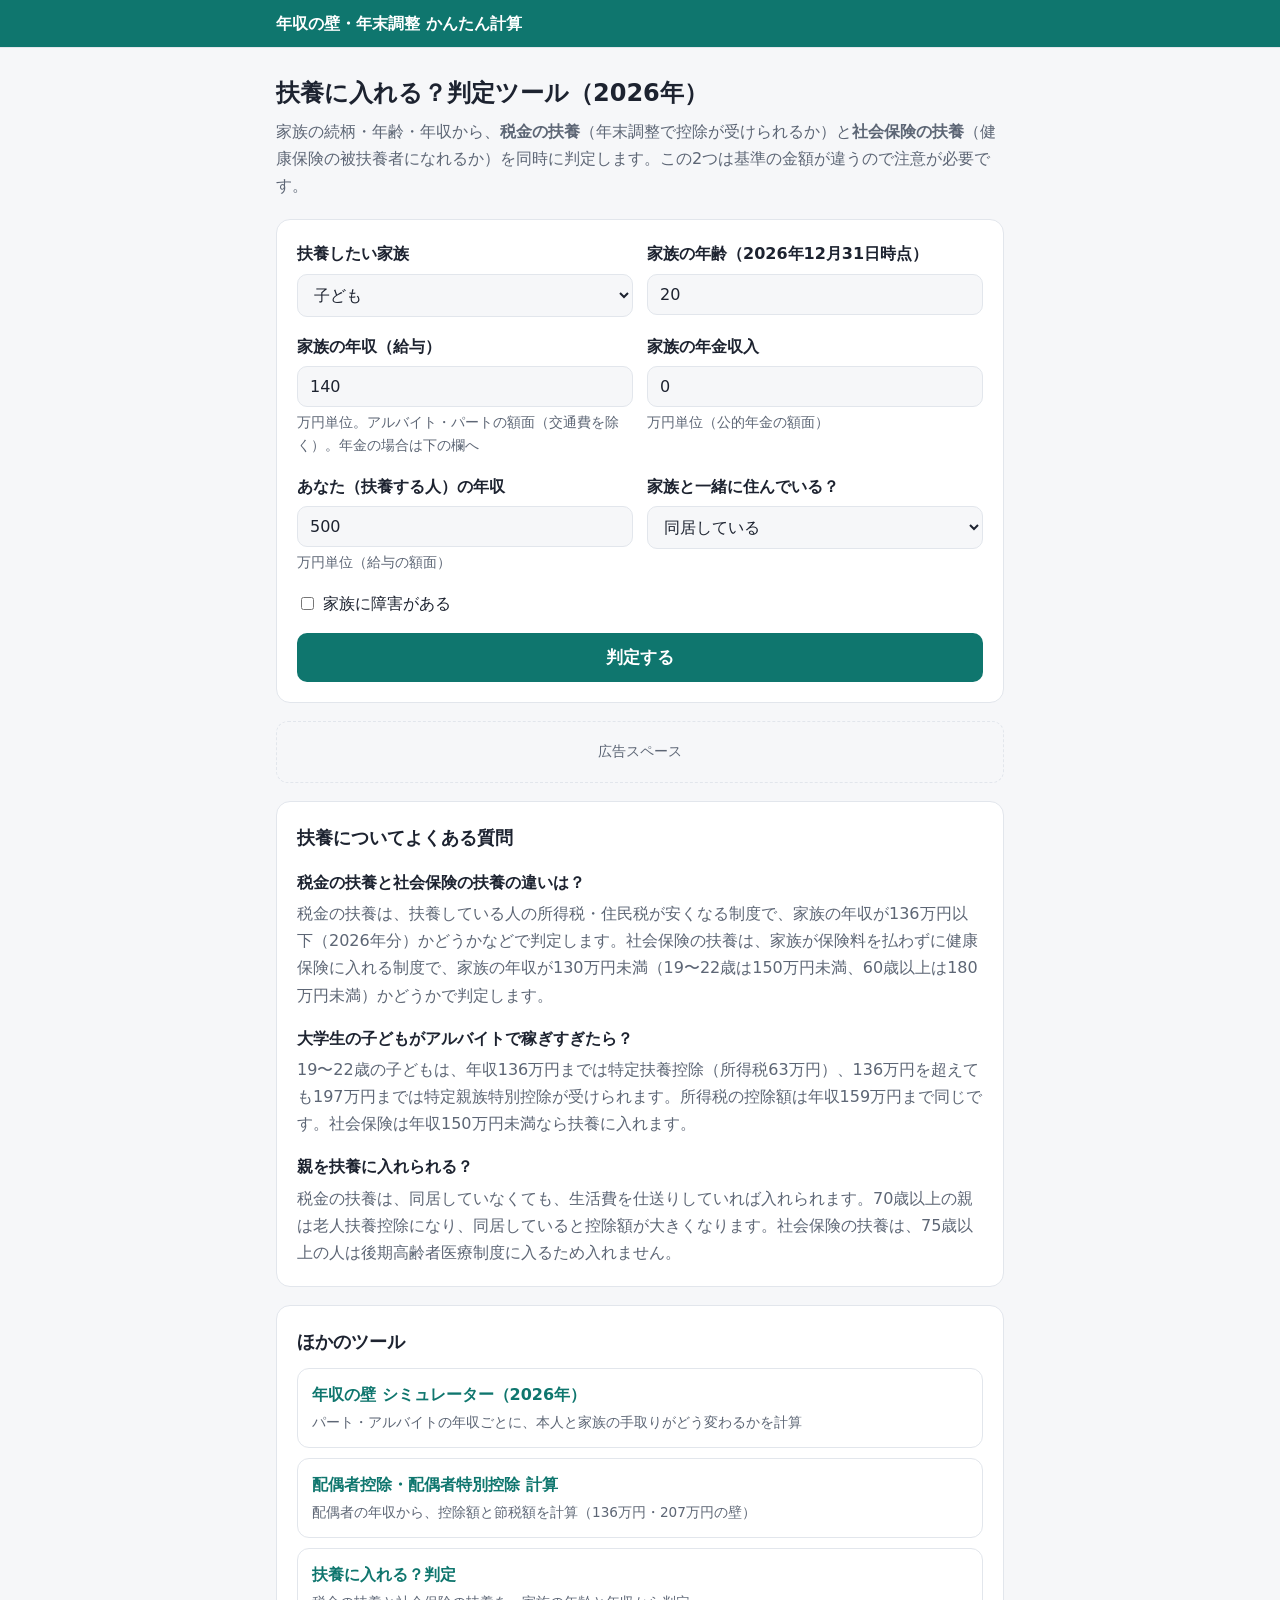
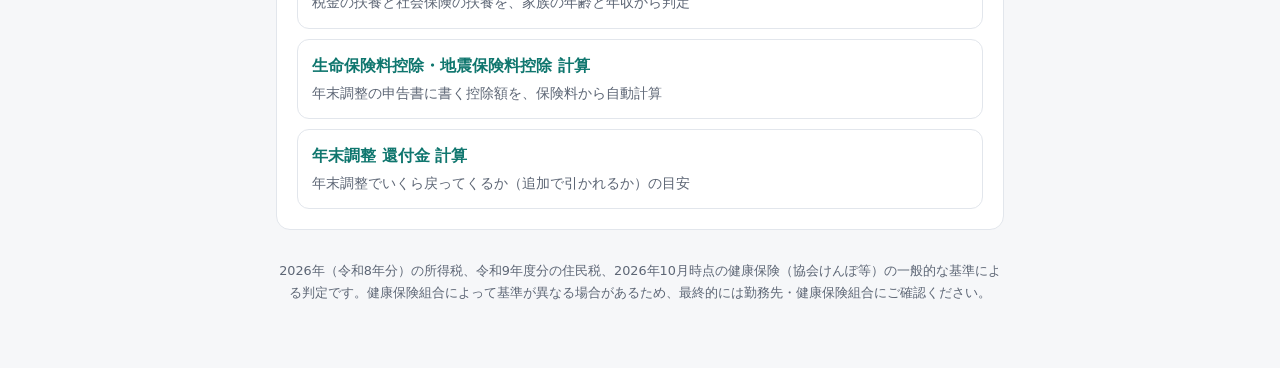
==== fuyo/index.html @ 6ee4a46b "年収の壁・年末調整 かんたん計算を公開（5ツール） Co-Authored-By: Claude Opus 5.5 <noreply@anthropic.com>" ====
<!doctype html>
<html lang="ja">
<head>
<meta charset="utf-8">
<meta name="viewport" content="width=device-width, initial-scale=1">
<title>扶養に入れる？判定ツール【2026年】｜税金の扶養と社会保険の扶養を同時にチェック</title>
<meta name="description" content="家族の続柄・年齢・年収を入れるだけで、税金の扶養（扶養控除・特定親族特別控除・配偶者控除）と社会保険の扶養（130万円・150万円・180万円）に入れるかを同時に判定。2026年の改正（136万円・大学生の150万円）に対応した無料ツールです。">
<link rel="canonical" href="https://harryquad.github.io/nenmatsu/fuyo/">
<link rel="stylesheet" href="../assets/style.css">
<style>
.verdict{display:grid;grid-template-columns:1fr 1fr;gap:12px}
@media (max-width:520px){.verdict{grid-template-columns:1fr}}
.verdict .box{border-radius:12px;padding:14px;background:var(--bg)}
.verdict .box h3{margin:0 0 6px;font-size:.9rem;color:var(--muted)}
.verdict .ok{font-size:1.15rem;font-weight:700;color:var(--good)}
.verdict .ng{font-size:1.15rem;font-weight:700;color:var(--warn)}
.verdict p{margin:6px 0 0;font-size:.9rem}
</style>
</head>
<body>
<header class="site-header"><div><a href="/nenmatsu/">年収の壁・年末調整 かんたん計算</a></div></header>
<div class="wrap">
  <h1>扶養に入れる？判定ツール（2026年）</h1>
  <p class="lead">家族の続柄・年齢・年収から、<strong>税金の扶養</strong>（年末調整で控除が受けられるか）と<strong>社会保険の扶養</strong>（健康保険の被扶養者になれるか）を同時に判定します。この2つは基準の金額が違うので注意が必要です。</p>

  <div class="card">
    <div class="row">
      <div class="field">
        <label for="rel">扶養したい家族</label>
        <select id="rel">
          <option value="spouse">配偶者</option>
          <option value="child" selected>子ども</option>
          <option value="parent">親・祖父母など</option>
        </select>
      </div>
      <div class="field"><label for="age">家族の年齢（2026年12月31日時点）</label><input type="number" id="age" min="0" max="120" value="20"></div>
    </div>
    <div class="row">
      <div class="field"><label for="wage">家族の年収（給与）</label><input type="number" id="wage" min="0" value="140">
        <div class="hint">万円単位。アルバイト・パートの額面（交通費を除く）。年金の場合は下の欄へ</div></div>
      <div class="field"><label for="pension">家族の年金収入</label><input type="number" id="pension" min="0" value="0">
        <div class="hint">万円単位（公的年金の額面）</div></div>
    </div>
    <div class="row">
      <div class="field"><label for="self">あなた（扶養する人）の年収</label><input type="number" id="self" min="0" value="500">
        <div class="hint">万円単位（給与の額面）</div></div>
      <div class="field">
        <label for="live">家族と一緒に住んでいる？</label>
        <select id="live"><option value="yes">同居している</option><option value="no">別居している（仕送りしている）</option></select>
      </div>
    </div>
    <div class="field"><div class="checks"><label><input type="checkbox" id="disabled">家族に障害がある</label></div></div>
    <button id="calc">判定する</button>
  </div>

  <div class="card" id="result" hidden></div>

  <div class="ad">広告スペース</div>

  <div class="card faq">
    <h2>扶養についてよくある質問</h2>
    <h3>税金の扶養と社会保険の扶養の違いは？</h3>
    <p>税金の扶養は、扶養している人の所得税・住民税が安くなる制度で、家族の年収が136万円以下（2026年分）かどうかなどで判定します。社会保険の扶養は、家族が保険料を払わずに健康保険に入れる制度で、家族の年収が130万円未満（19〜22歳は150万円未満、60歳以上は180万円未満）かどうかで判定します。</p>
    <h3>大学生の子どもがアルバイトで稼ぎすぎたら？</h3>
    <p>19〜22歳の子どもは、年収136万円までは特定扶養控除（所得税63万円）、136万円を超えても197万円までは特定親族特別控除が受けられます。所得税の控除額は年収159万円まで同じです。社会保険は年収150万円未満なら扶養に入れます。</p>
    <h3>親を扶養に入れられる？</h3>
    <p>税金の扶養は、同居していなくても、生活費を仕送りしていれば入れられます。70歳以上の親は老人扶養控除になり、同居していると控除額が大きくなります。社会保険の扶養は、75歳以上の人は後期高齢者医療制度に入るため入れません。</p>
  </div>

  <div class="card" id="related"></div>

  <footer>2026年（令和8年分）の所得税、令和9年度分の住民税、2026年10月時点の健康保険（協会けんぽ等）の一般的な基準による判定です。健康保険組合によって基準が異なる場合があるため、最終的には勤務先・健康保険組合にご確認ください。</footer>
</div>

<script src="../assets/site.js"></script>
<script src="../assets/calc.js"></script>
<script>
const $ = id => document.getElementById(id);
// 公的年金等の雑所得（年金以外の所得1,000万円以下）
function pensionIncome(a, over65) {
  if (over65 ? a <= 1100000 : a <= 600000) return 0;
  if (over65 && a < 3300000) return a - 1100000;
  if (!over65 && a < 1300000) return a - 600000;
  if (a < 4100000) return a * 0.75 - 275000;
  if (a < 7700000) return a * 0.85 - 685000;
  if (a < 10000000) return a * 0.95 - 1455000;
  return a - 1955000;
}

function calc() {
  const out = $("result");
  out.hidden = false;
  const rel = $("rel").value;
  const age = Math.floor(Number($("age").value) || 0);
  const wage = (Number($("wage").value) || 0) * MAN, pension = (Number($("pension").value) || 0) * MAN;
  const self = (Number($("self").value) || 0) * MAN;
  const live = $("live").value === "yes", disabled = $("disabled").checked;
  const inc = salaryIncome(wage) + pensionIncome(pension, age >= 65);

  // 税金の扶養
  let tax;
  if (rel === "spouse") tax = spouseDeduction(salaryIncome(self), inc, age >= 70);
  else tax = dependentDeduction(age, inc, live && age >= 70 && rel === "parent");
  const taxOk = tax.it > 0;
  const rate = supporterRate(self, false, tax.it);
  const save = Math.floor(tax.it * rate * 1.021 + tax.rt * 0.1);

  // 社会保険の扶養
  const revenue = wage + pension;
  // 19〜22歳の150万円は配偶者を除く
  const limit = age >= 60 || disabled ? 1800000 : rel !== "spouse" && age >= 19 && age <= 22 ? 1500000 : 1300000;
  let shaho, shahoNote;
  if (age >= 75) { shaho = false; shahoNote = "75歳以上の人は後期高齢者医療制度に加入するため、健康保険の扶養には入れません。"; }
  else if (revenue >= limit) { shaho = false; shahoNote = `年収が${limit / MAN}万円以上のため、扶養には入れません（自分で国民健康保険や勤務先の社会保険に加入します）。`; }
  else {
    shaho = true;
    shahoNote = `年収が${limit / MAN}万円未満なので、扶養に入れる可能性が高いです。` + (live
      ? (revenue < self / 2 ? "" : `ただし同居の場合、家族の年収があなたの年収の半分（${yen(self / 2)}）以上だと、世帯の状況によっては認められないことがあります。`)
      : "別居の場合は、あなたからの仕送り額が家族の年収より多いことも条件です。");
    if (rel === "spouse" || rel === "parent") shahoNote += "（60歳未満の配偶者などが勤務先の社会保険に加入する働き方の場合は、年収に関係なく扶養に入れません）";
  }

  out.innerHTML = `
    <div class="verdict">
      <div class="box"><h3>税金の扶養（年末調整）</h3>
        <div class="${taxOk ? "ok" : "ng"}">${taxOk ? "入れます" : "入れません"}</div>
        <p>${tax.type}${taxOk ? `：所得税 ${tax.it / MAN}万円／住民税 ${tax.rt / MAN}万円の控除` : ""}</p>
        ${taxOk ? `<p>あなたの税金が年間およそ <strong>${yen(save)}</strong> 安くなります。</p>` : ""}
      </div>
      <div class="box"><h3>社会保険の扶養（健康保険）</h3>
        <div class="${shaho ? "ok" : "ng"}">${shaho ? "入れる見込み" : "入れません"}</div>
        <p>${shahoNote}</p>
      </div>
    </div>
    <table class="info" style="margin-top:14px">
      <tr><td>家族の合計所得（税金の判定に使う金額）</td><td class="num">${yen(inc)}</td></tr>
      <tr><td>家族の年間収入（社会保険の判定に使う金額）</td><td class="num">${yen(revenue)}</td></tr>
      <tr><td>社会保険の扶養の基準</td><td class="num">${limit / MAN}万円未満</td></tr>
    </table>
    ${age < 16 && rel === "child" ? '<p class="note">16歳未満の子どもは扶養控除の対象外ですが、年末調整の申告書には記入します（住民税の計算に使われます）。</p>' : ""}
    <p class="note">パート収入による本人と家族の手取りの変化は → <a href="/nenmatsu/">年収の壁 シミュレーター</a></p>`;
  out.scrollIntoView({ behavior: "smooth", block: "start" });
}
$("calc").addEventListener("click", calc);
</script>
</body>
</html>
---- assets/style.css ----
:root{
  --bg:#f6f7f9;--card:#fff;--text:#1d2330;--muted:#5d6675;--line:#e2e6ec;
  --accent:#0f766e;--accent-soft:#e6f6f4;--on-accent:#fff;--good:#16a34a;--good-soft:#dcfce7;
  --warn:#ea580c;--warn-soft:#ffedd5;--off:#9aa3b2;--err:#dc2626;
}
@media (prefers-color-scheme: dark){
  :root{
    --bg:#0f1218;--card:#181c24;--text:#e7eaf0;--muted:#9aa3b2;--line:#2a303c;
    --accent:#2dd4bf;--accent-soft:#11302c;--on-accent:#06201d;--good:#4ade80;--good-soft:#12301f;
    --warn:#fb923c;--warn-soft:#3a2413;--off:#5d6675;--err:#f87171;
  }
}
*{box-sizing:border-box}
body{margin:0;background:var(--bg);color:var(--text);font-family:system-ui,-apple-system,"Hiragino Sans","Yu Gothic UI",sans-serif;line-height:1.7}
a{color:var(--accent)}
.site-header{background:var(--accent);border-bottom:1px solid var(--line)}
.site-header div{max-width:760px;margin:0 auto;padding:10px 16px}
.site-header a{font-weight:700;text-decoration:none;color:var(--on-accent)}
.wrap{max-width:760px;margin:0 auto;padding:24px 16px 64px}
h1{font-size:1.5rem;margin:.2em 0 .3em;line-height:1.4}
h2{font-size:1.15rem;margin:0 0 10px}
.lead{color:var(--muted);margin:0 0 20px}
.card{background:var(--card);border:1px solid var(--line);border-radius:14px;padding:20px;margin-bottom:18px}
label{display:block;font-weight:600;margin-bottom:6px}
.field{margin-bottom:16px}
input[type=date],input[type=number],input[type=text],select,textarea{width:100%;padding:10px 12px;font-size:1rem;border:1px solid var(--line);border-radius:10px;background:var(--bg);color:var(--text);font-family:inherit}
.row{display:grid;grid-template-columns:1fr 1fr;gap:14px}
@media (max-width:520px){.row{grid-template-columns:1fr}}
.checks{display:flex;flex-wrap:wrap;gap:8px 18px}
.checks label{font-weight:400;display:flex;align-items:center;gap:6px;margin:0}
.hint{font-size:.85rem;color:var(--muted);margin-top:4px}
button{width:100%;padding:13px;font-size:1.05rem;font-weight:700;border:0;border-radius:10px;background:var(--accent);color:var(--on-accent);cursor:pointer;font-family:inherit}
button:hover{filter:brightness(1.08)}
button.sub{background:var(--accent-soft);color:var(--accent)}
.big{display:grid;grid-template-columns:repeat(3,1fr);gap:10px;margin-bottom:14px}
@media (max-width:520px){.big{grid-template-columns:1fr}}
.stat{border-radius:12px;padding:14px;background:var(--bg)}
.stat .k{font-size:.8rem;color:var(--muted)}
.stat .v{font-size:1.25rem;font-weight:700}
.stat.warn .v{color:var(--warn)} .stat.good .v{color:var(--good)}
.err{color:var(--err);font-weight:600}
table.info{width:100%;border-collapse:collapse;font-size:.95rem}
table.info td,table.info th{padding:8px 4px;border-bottom:1px solid var(--line);vertical-align:top;text-align:left}
table.info th{color:var(--muted);font-weight:500;font-size:.85rem}
table.info td:first-child{color:var(--muted)}
table.info td.num,table.info th.num{text-align:right;font-variant-numeric:tabular-nums}
.note{font-size:.85rem;color:var(--muted);background:var(--bg);border-radius:10px;padding:10px 12px;margin-top:12px}
.ad{border:1px dashed var(--line);border-radius:12px;padding:18px;text-align:center;color:var(--muted);font-size:.85rem;margin-bottom:18px}
.faq h3{font-size:1rem;margin:16px 0 4px}
.faq p{margin:0;color:var(--muted)}
.tools{list-style:none;margin:0;padding:0;display:grid;gap:10px}
.tools a{display:block;padding:12px 14px;border:1px solid var(--line);border-radius:12px;text-decoration:none;color:var(--text);background:var(--card)}
.tools a:hover{border-color:var(--accent)}
.tools b{display:block;color:var(--accent)}
.tools span{font-size:.85rem;color:var(--muted)}
footer{font-size:.8rem;color:var(--muted);text-align:center;margin-top:30px}
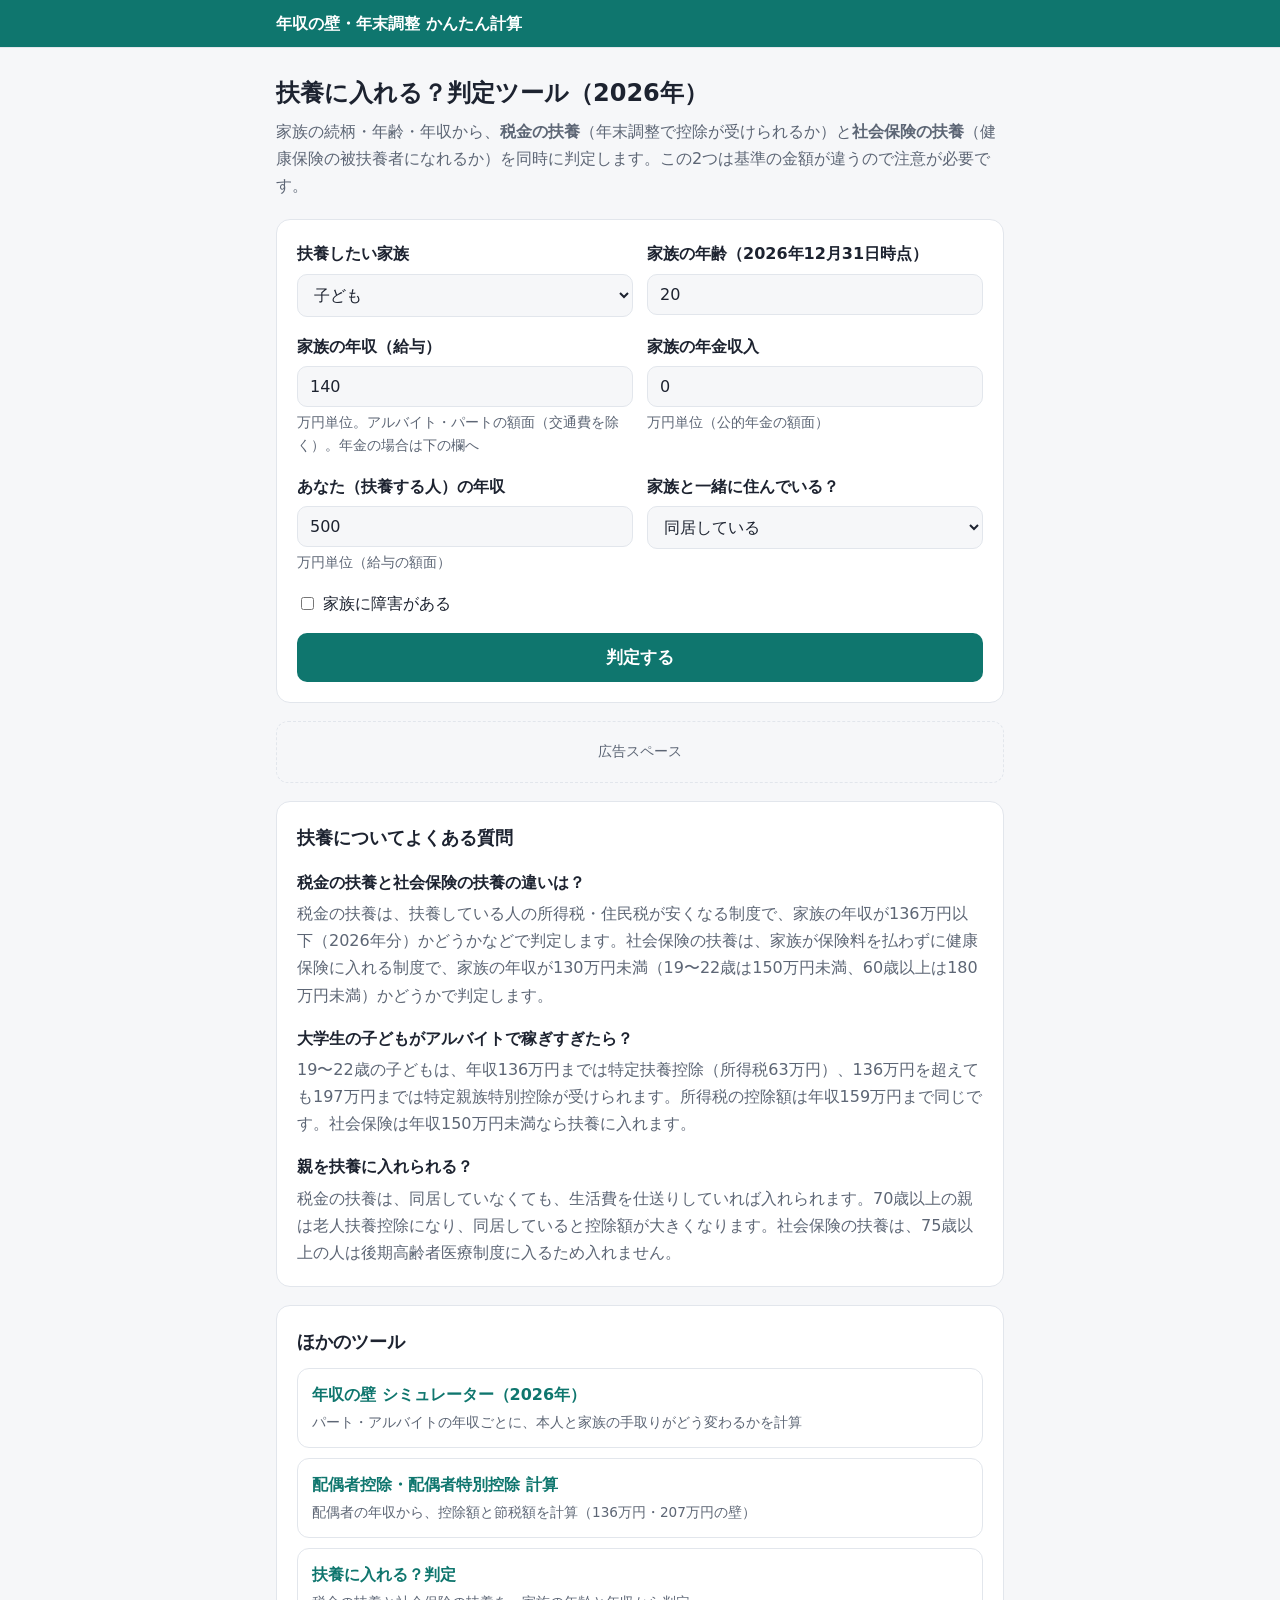
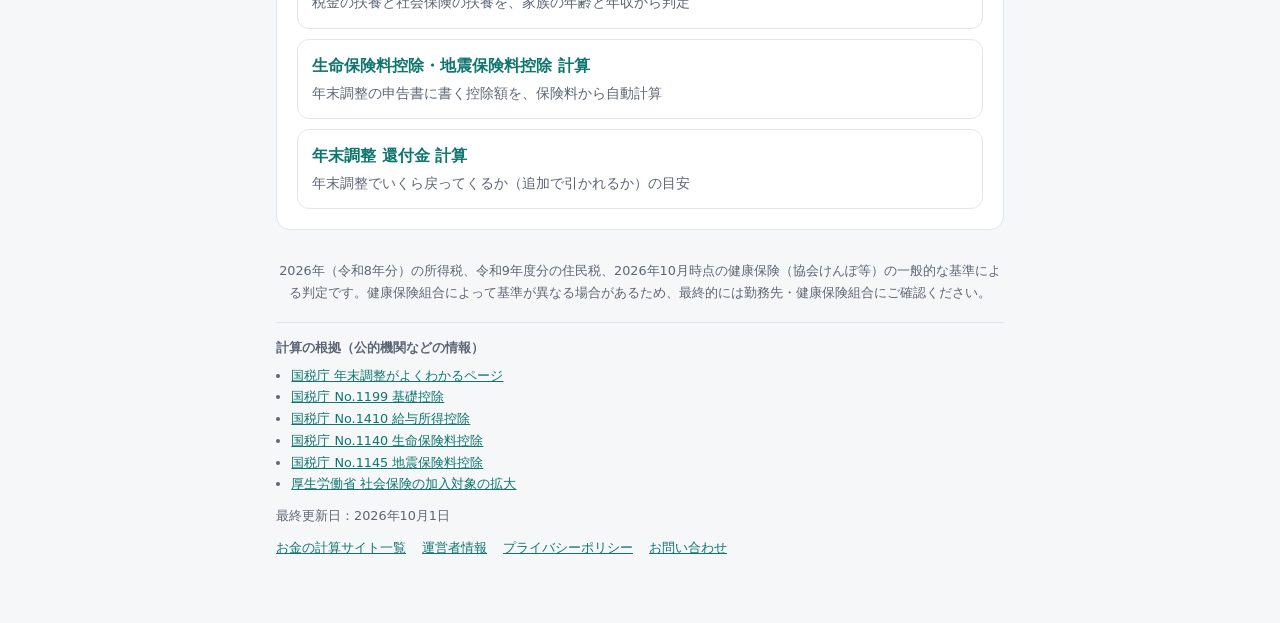
==== commit 0ae6d9a7: "運営者情報・プライバシーポリシー・お問い合わせ・サイト一覧へのリンク、計算の根拠、最終更新日、OGP、アイコンを追加 Co-Authored-By: Claude Opus 5.5 <noreply@" ====
--- a/fuyo/index.html
+++ b/fuyo/index.html
@@ -6,6 +6,17 @@
 <title>扶養に入れる？判定ツール【2026年】｜税金の扶養と社会保険の扶養を同時にチェック</title>
 <meta name="description" content="家族の続柄・年齢・年収を入れるだけで、税金の扶養（扶養控除・特定親族特別控除・配偶者控除）と社会保険の扶養（130万円・150万円・180万円）に入れるかを同時に判定。2026年の改正（136万円・大学生の150万円）に対応した無料ツールです。">
 <link rel="canonical" href="https://harryquad.github.io/nenmatsu/fuyo/">
+<!--sw-head-->
+<meta property="og:type" content="website">
+<meta property="og:site_name" content="年収の壁・年末調整 かんたん計算">
+<meta property="og:title" content="扶養に入れる？判定ツール【2026年】｜税金の扶養と社会保険の扶養を同時にチェック">
+<meta property="og:description" content="家族の続柄・年齢・年収を入れるだけで、税金の扶養（扶養控除・特定親族特別控除・配偶者控除）と社会保険の扶養（130万円・150万円・180万円）に入れるかを同時に判定。2026年の改正（136万円・大学生の150万円）に対応した無料ツールです。">
+<meta property="og:url" content="https://harryquad.github.io/nenmatsu/fuyo/">
+<meta property="og:locale" content="ja_JP">
+<meta name="twitter:card" content="summary">
+<link rel="icon" href="/favicon.ico" sizes="48x48">
+<link rel="icon" href="/favicon.svg" type="image/svg+xml">
+<!--/sw-head-->
 <link rel="stylesheet" href="../assets/style.css">
 <style>
 .verdict{display:grid;grid-template-columns:1fr 1fr;gap:12px}
@@ -70,6 +81,9 @@
   <div class="card" id="related"></div>
 
   <footer>2026年（令和8年分）の所得税、令和9年度分の住民税、2026年10月時点の健康保険（協会けんぽ等）の一般的な基準による判定です。健康保険組合によって基準が異なる場合があるため、最終的には勤務先・健康保険組合にご確認ください。</footer>
+<!--sw-foot-->
+<div style="font-size:.8rem;color:var(--muted);margin-top:18px;border-top:1px solid var(--line);padding-top:14px"><p style="margin:0 0 6px;font-weight:600">計算の根拠（公的機関などの情報）</p><ul style="margin:0 0 10px;padding-left:1.2em"><li><a href="https://www.nta.go.jp/users/gensen/nencho/index.htm" target="_blank" rel="noopener">国税庁 年末調整がよくわかるページ</a></li><li><a href="https://www.nta.go.jp/taxes/shiraberu/taxanswer/shotoku/1199.htm" target="_blank" rel="noopener">国税庁 No.1199 基礎控除</a></li><li><a href="https://www.nta.go.jp/taxes/shiraberu/taxanswer/shotoku/1410.htm" target="_blank" rel="noopener">国税庁 No.1410 給与所得控除</a></li><li><a href="https://www.nta.go.jp/taxes/shiraberu/taxanswer/shotoku/1140.htm" target="_blank" rel="noopener">国税庁 No.1140 生命保険料控除</a></li><li><a href="https://www.nta.go.jp/taxes/shiraberu/taxanswer/shotoku/1145.htm" target="_blank" rel="noopener">国税庁 No.1145 地震保険料控除</a></li><li><a href="https://www.mhlw.go.jp/tekiyoukakudai/" target="_blank" rel="noopener">厚生労働省 社会保険の加入対象の拡大</a></li></ul><p style="margin:0 0 10px">最終更新日：2026年10月1日</p><nav style="display:flex;flex-wrap:wrap;gap:6px 16px"><a href="/sites/">お金の計算サイト一覧</a><a href="/about/">運営者情報</a><a href="/privacy/">プライバシーポリシー</a><a href="/contact/">お問い合わせ</a></nav></div>
+<!--/sw-foot-->
 </div>
 
 <script src="../assets/site.js"></script>
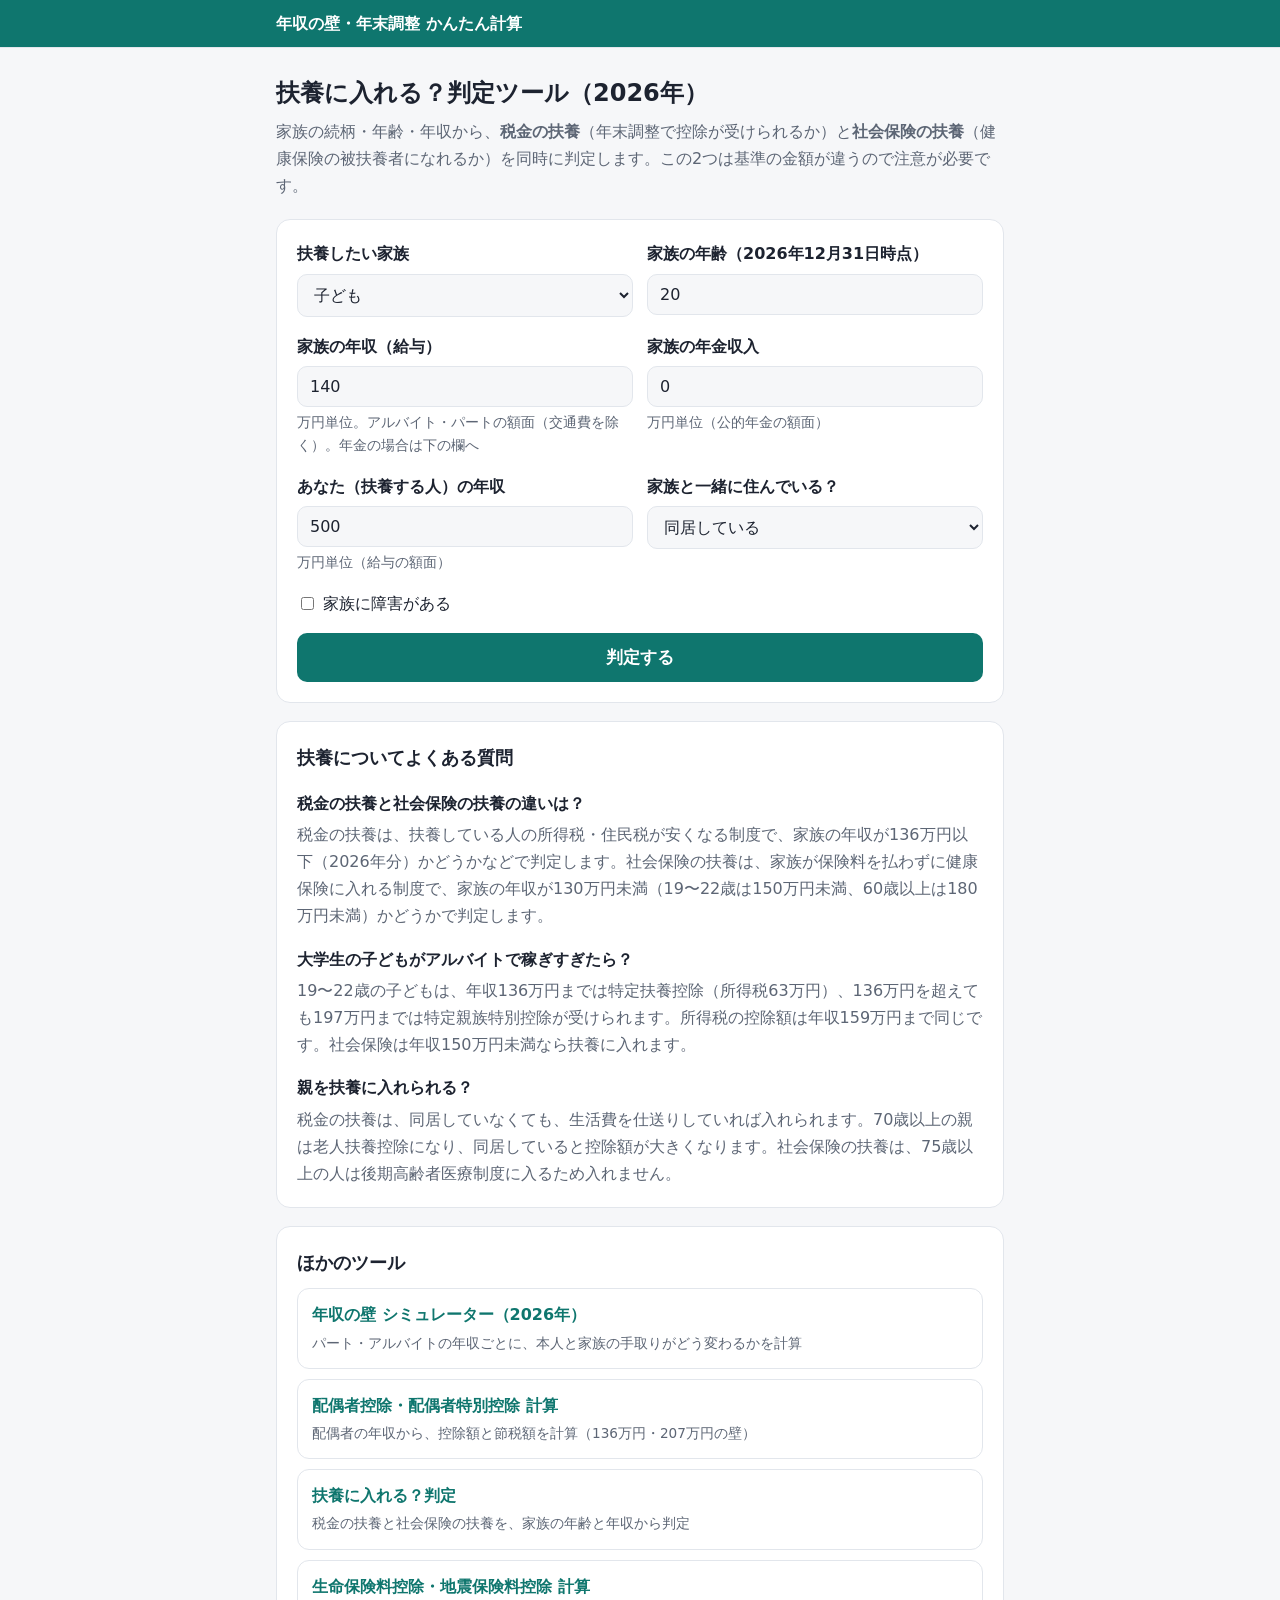
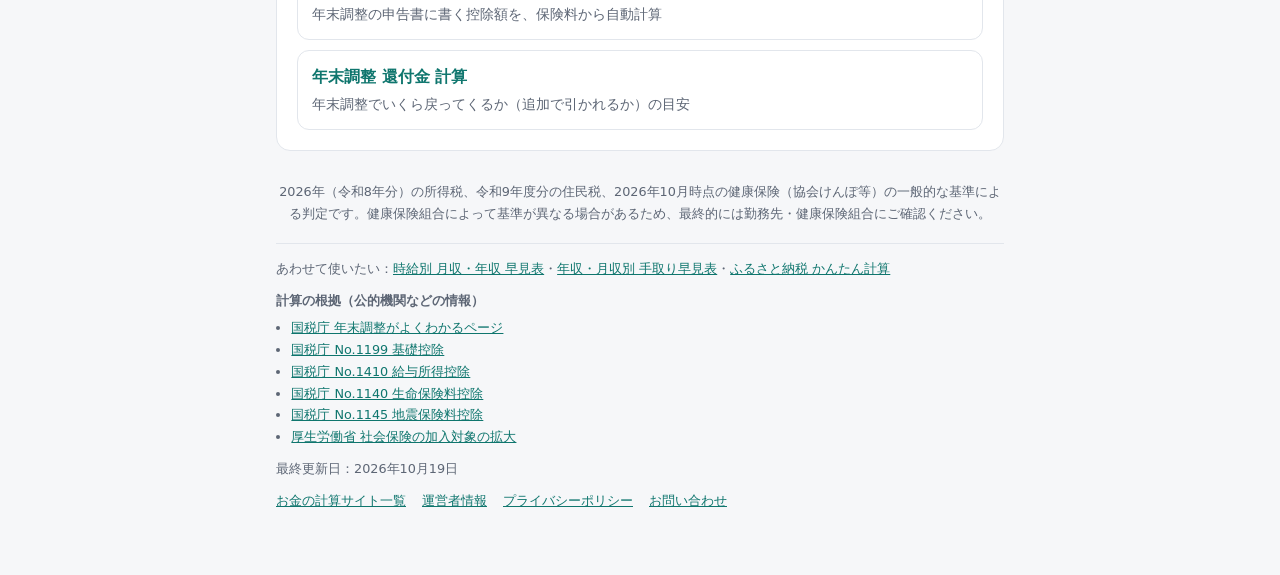
==== commit b5d3e44c: "空の広告枠を非表示にし、関連サイトへのリンクを追加 Co-Authored-By: Claude Opus 5.5 <noreply@anthropic.com>" ====
--- a/fuyo/index.html
+++ b/fuyo/index.html
@@ -82,7 +82,7 @@
 
   <footer>2026年（令和8年分）の所得税、令和9年度分の住民税、2026年10月時点の健康保険（協会けんぽ等）の一般的な基準による判定です。健康保険組合によって基準が異なる場合があるため、最終的には勤務先・健康保険組合にご確認ください。</footer>
 <!--sw-foot-->
-<div style="font-size:.8rem;color:var(--muted);margin-top:18px;border-top:1px solid var(--line);padding-top:14px"><p style="margin:0 0 6px;font-weight:600">計算の根拠（公的機関などの情報）</p><ul style="margin:0 0 10px;padding-left:1.2em"><li><a href="https://www.nta.go.jp/users/gensen/nencho/index.htm" target="_blank" rel="noopener">国税庁 年末調整がよくわかるページ</a></li><li><a href="https://www.nta.go.jp/taxes/shiraberu/taxanswer/shotoku/1199.htm" target="_blank" rel="noopener">国税庁 No.1199 基礎控除</a></li><li><a href="https://www.nta.go.jp/taxes/shiraberu/taxanswer/shotoku/1410.htm" target="_blank" rel="noopener">国税庁 No.1410 給与所得控除</a></li><li><a href="https://www.nta.go.jp/taxes/shiraberu/taxanswer/shotoku/1140.htm" target="_blank" rel="noopener">国税庁 No.1140 生命保険料控除</a></li><li><a href="https://www.nta.go.jp/taxes/shiraberu/taxanswer/shotoku/1145.htm" target="_blank" rel="noopener">国税庁 No.1145 地震保険料控除</a></li><li><a href="https://www.mhlw.go.jp/tekiyoukakudai/" target="_blank" rel="noopener">厚生労働省 社会保険の加入対象の拡大</a></li></ul><p style="margin:0 0 10px">最終更新日：2026年10月1日</p><nav style="display:flex;flex-wrap:wrap;gap:6px 16px"><a href="/sites/">お金の計算サイト一覧</a><a href="/about/">運営者情報</a><a href="/privacy/">プライバシーポリシー</a><a href="/contact/">お問い合わせ</a></nav></div>
+<div style="font-size:.8rem;color:var(--muted);margin-top:18px;border-top:1px solid var(--line);padding-top:14px"><p style="margin:0 0 10px">あわせて使いたい：<a href="/jikyu-hayami/">時給別 月収・年収 早見表</a>・<a href="/nenshu/">年収・月収別 手取り早見表</a>・<a href="/furusato/">ふるさと納税 かんたん計算</a></p><p style="margin:0 0 6px;font-weight:600">計算の根拠（公的機関などの情報）</p><ul style="margin:0 0 10px;padding-left:1.2em"><li><a href="https://www.nta.go.jp/users/gensen/nencho/index.htm" target="_blank" rel="noopener">国税庁 年末調整がよくわかるページ</a></li><li><a href="https://www.nta.go.jp/taxes/shiraberu/taxanswer/shotoku/1199.htm" target="_blank" rel="noopener">国税庁 No.1199 基礎控除</a></li><li><a href="https://www.nta.go.jp/taxes/shiraberu/taxanswer/shotoku/1410.htm" target="_blank" rel="noopener">国税庁 No.1410 給与所得控除</a></li><li><a href="https://www.nta.go.jp/taxes/shiraberu/taxanswer/shotoku/1140.htm" target="_blank" rel="noopener">国税庁 No.1140 生命保険料控除</a></li><li><a href="https://www.nta.go.jp/taxes/shiraberu/taxanswer/shotoku/1145.htm" target="_blank" rel="noopener">国税庁 No.1145 地震保険料控除</a></li><li><a href="https://www.mhlw.go.jp/tekiyoukakudai/" target="_blank" rel="noopener">厚生労働省 社会保険の加入対象の拡大</a></li></ul><p style="margin:0 0 10px">最終更新日：2026年10月19日</p><nav style="display:flex;flex-wrap:wrap;gap:6px 16px"><a href="/sites/">お金の計算サイト一覧</a><a href="/about/">運営者情報</a><a href="/privacy/">プライバシーポリシー</a><a href="/contact/">お問い合わせ</a></nav></div>
 <!--/sw-foot-->
 </div>
 
--- a/assets/style.css
+++ b/assets/style.css
@@ -45,7 +45,8 @@
 table.info td:first-child{color:var(--muted)}
 table.info td.num,table.info th.num{text-align:right;font-variant-numeric:tabular-nums}
 .note{font-size:.85rem;color:var(--muted);background:var(--bg);border-radius:10px;padding:10px 12px;margin-top:12px}
-.ad{border:1px dashed var(--line);border-radius:12px;padding:18px;text-align:center;color:var(--muted);font-size:.85rem;margin-bottom:18px}
+.ad{display:none}
+.ad.on{display:block;border:1px solid var(--line);border-radius:12px;padding:14px;margin-bottom:18px;background:var(--card)}
 .faq h3{font-size:1rem;margin:16px 0 4px}
 .faq p{margin:0;color:var(--muted)}
 .tools{list-style:none;margin:0;padding:0;display:grid;gap:10px}
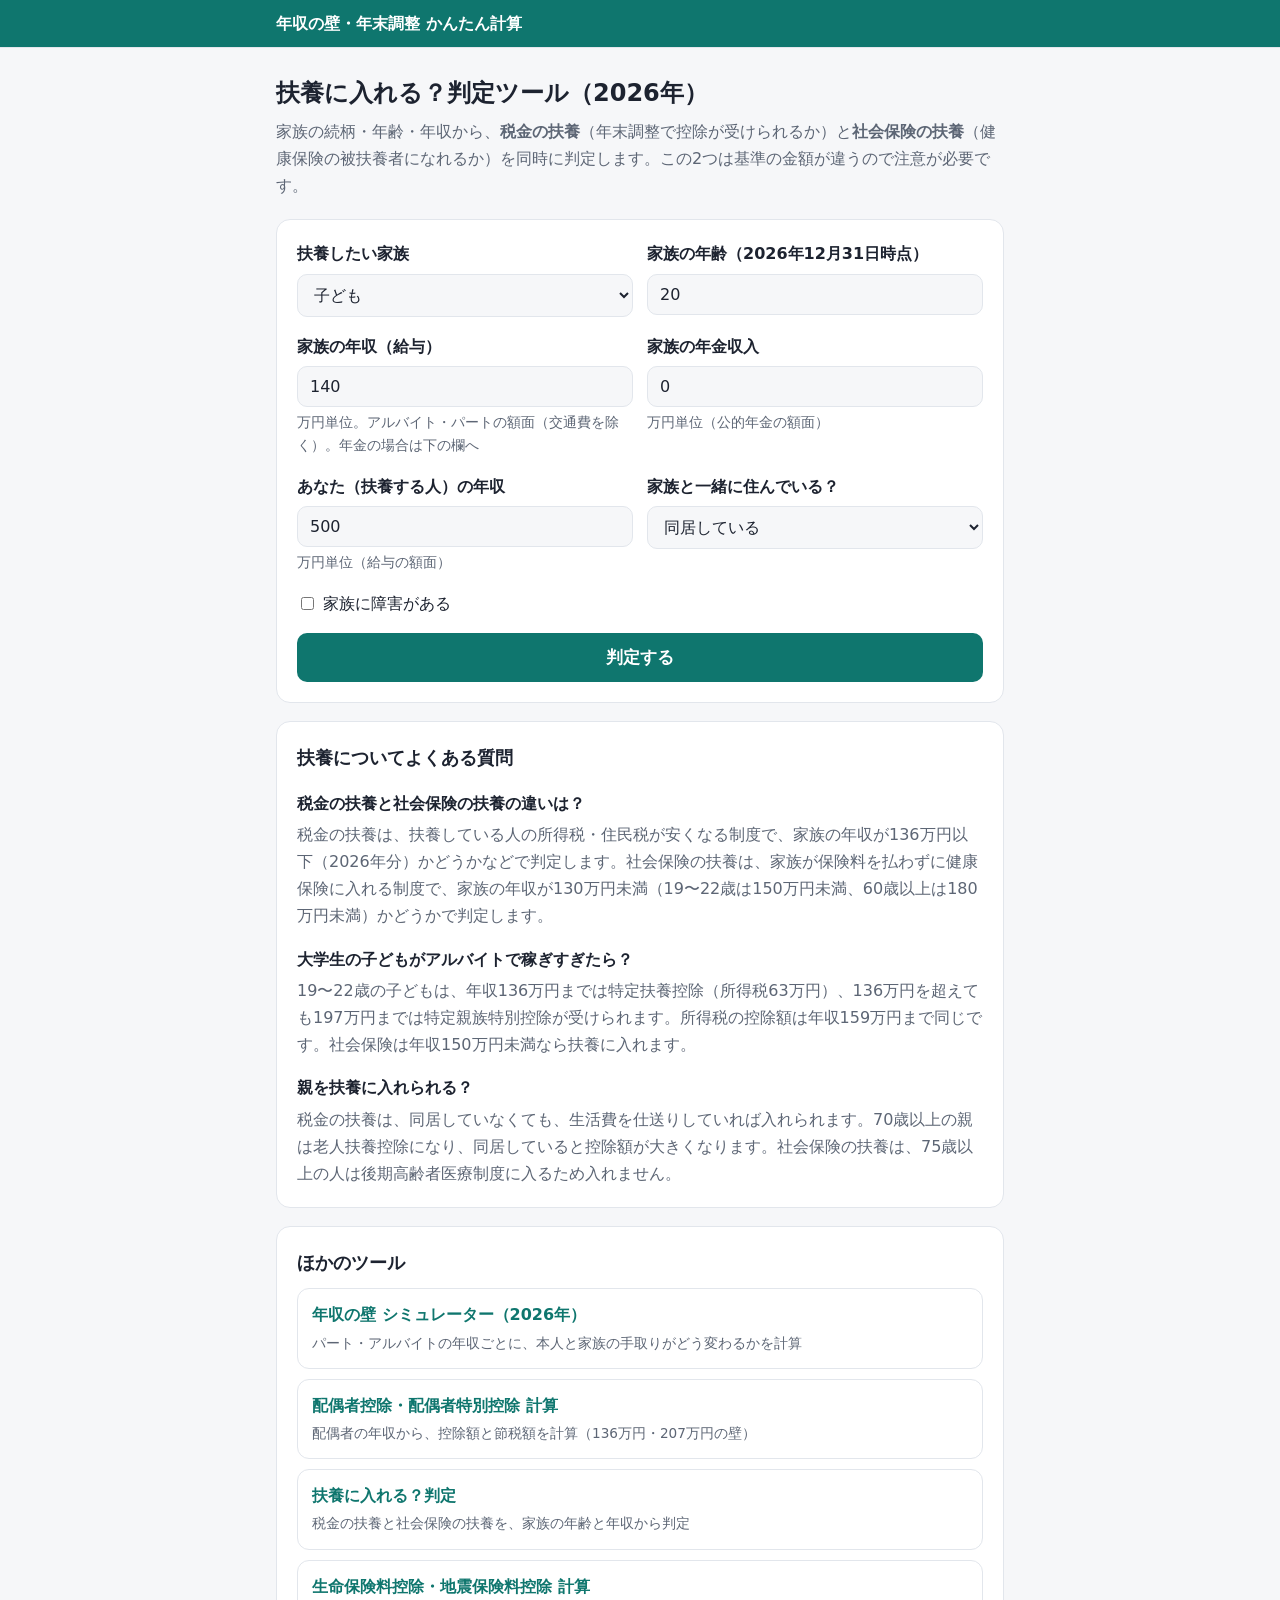
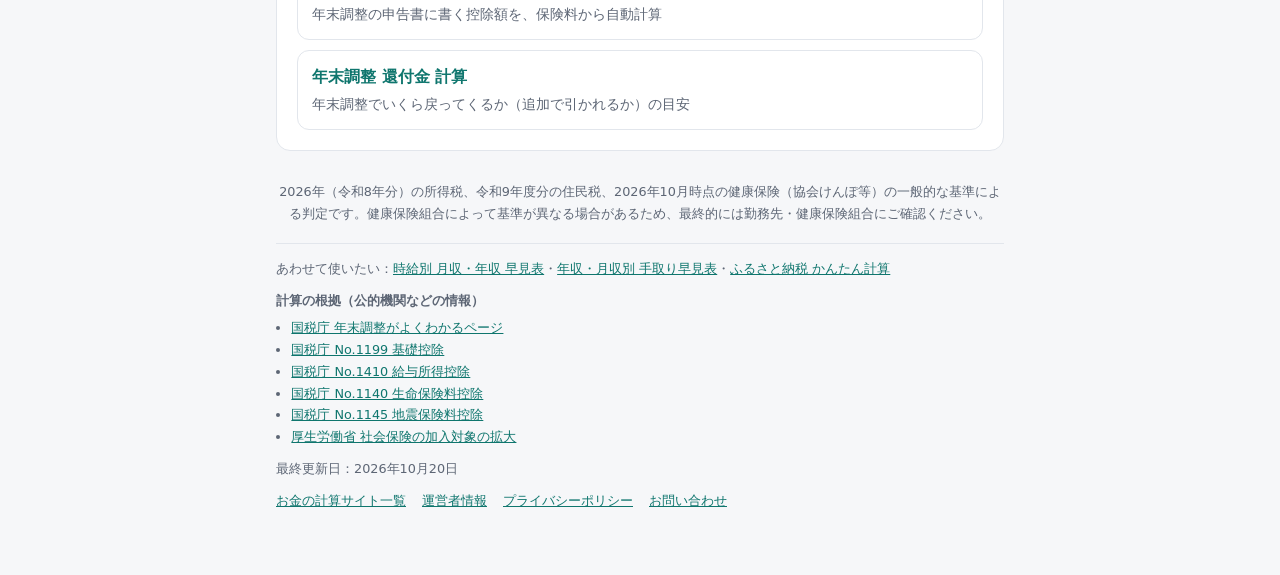
==== commit e0ee00b0: "最終更新日を最新のコミット日に合わせる Co-Authored-By: Claude Opus 5.5 <noreply@anthropic.com>" ====
--- a/fuyo/index.html
+++ b/fuyo/index.html
@@ -5,17 +5,19 @@
 <meta name="viewport" content="width=device-width, initial-scale=1">
 <title>扶養に入れる？判定ツール【2026年】｜税金の扶養と社会保険の扶養を同時にチェック</title>
 <meta name="description" content="家族の続柄・年齢・年収を入れるだけで、税金の扶養（扶養控除・特定親族特別控除・配偶者控除）と社会保険の扶養（130万円・150万円・180万円）に入れるかを同時に判定。2026年の改正（136万円・大学生の150万円）に対応した無料ツールです。">
-<link rel="canonical" href="https://harryquad.github.io/nenmatsu/fuyo/">
+<link rel="canonical" href="https://okanenokeisan.com/nenmatsu/fuyo/">
 <!--sw-head-->
 <meta property="og:type" content="website">
 <meta property="og:site_name" content="年収の壁・年末調整 かんたん計算">
 <meta property="og:title" content="扶養に入れる？判定ツール【2026年】｜税金の扶養と社会保険の扶養を同時にチェック">
 <meta property="og:description" content="家族の続柄・年齢・年収を入れるだけで、税金の扶養（扶養控除・特定親族特別控除・配偶者控除）と社会保険の扶養（130万円・150万円・180万円）に入れるかを同時に判定。2026年の改正（136万円・大学生の150万円）に対応した無料ツールです。">
-<meta property="og:url" content="https://harryquad.github.io/nenmatsu/fuyo/">
+<meta property="og:url" content="https://okanenokeisan.com/nenmatsu/fuyo/">
 <meta property="og:locale" content="ja_JP">
 <meta name="twitter:card" content="summary">
 <link rel="icon" href="/favicon.ico" sizes="48x48">
 <link rel="icon" href="/favicon.svg" type="image/svg+xml">
+<script async src="https://www.googletagmanager.com/gtag/js?id=G-CTGWFB173X"></script>
+<script>window.dataLayer=window.dataLayer||[];function gtag(){dataLayer.push(arguments);}gtag('js',new Date());gtag('config','G-CTGWFB173X');</script>
 <!--/sw-head-->
 <link rel="stylesheet" href="../assets/style.css">
 <style>
@@ -82,7 +84,7 @@
 
   <footer>2026年（令和8年分）の所得税、令和9年度分の住民税、2026年10月時点の健康保険（協会けんぽ等）の一般的な基準による判定です。健康保険組合によって基準が異なる場合があるため、最終的には勤務先・健康保険組合にご確認ください。</footer>
 <!--sw-foot-->
-<div style="font-size:.8rem;color:var(--muted);margin-top:18px;border-top:1px solid var(--line);padding-top:14px"><p style="margin:0 0 10px">あわせて使いたい：<a href="/jikyu-hayami/">時給別 月収・年収 早見表</a>・<a href="/nenshu/">年収・月収別 手取り早見表</a>・<a href="/furusato/">ふるさと納税 かんたん計算</a></p><p style="margin:0 0 6px;font-weight:600">計算の根拠（公的機関などの情報）</p><ul style="margin:0 0 10px;padding-left:1.2em"><li><a href="https://www.nta.go.jp/users/gensen/nencho/index.htm" target="_blank" rel="noopener">国税庁 年末調整がよくわかるページ</a></li><li><a href="https://www.nta.go.jp/taxes/shiraberu/taxanswer/shotoku/1199.htm" target="_blank" rel="noopener">国税庁 No.1199 基礎控除</a></li><li><a href="https://www.nta.go.jp/taxes/shiraberu/taxanswer/shotoku/1410.htm" target="_blank" rel="noopener">国税庁 No.1410 給与所得控除</a></li><li><a href="https://www.nta.go.jp/taxes/shiraberu/taxanswer/shotoku/1140.htm" target="_blank" rel="noopener">国税庁 No.1140 生命保険料控除</a></li><li><a href="https://www.nta.go.jp/taxes/shiraberu/taxanswer/shotoku/1145.htm" target="_blank" rel="noopener">国税庁 No.1145 地震保険料控除</a></li><li><a href="https://www.mhlw.go.jp/tekiyoukakudai/" target="_blank" rel="noopener">厚生労働省 社会保険の加入対象の拡大</a></li></ul><p style="margin:0 0 10px">最終更新日：2026年10月19日</p><nav style="display:flex;flex-wrap:wrap;gap:6px 16px"><a href="/sites/">お金の計算サイト一覧</a><a href="/about/">運営者情報</a><a href="/privacy/">プライバシーポリシー</a><a href="/contact/">お問い合わせ</a></nav></div>
+<div style="font-size:.8rem;color:var(--muted);margin-top:18px;border-top:1px solid var(--line);padding-top:14px"><p style="margin:0 0 10px">あわせて使いたい：<a href="/jikyu-hayami/">時給別 月収・年収 早見表</a>・<a href="/nenshu/">年収・月収別 手取り早見表</a>・<a href="/furusato/">ふるさと納税 かんたん計算</a></p><p style="margin:0 0 6px;font-weight:600">計算の根拠（公的機関などの情報）</p><ul style="margin:0 0 10px;padding-left:1.2em"><li><a href="https://www.nta.go.jp/users/gensen/nencho/index.htm" target="_blank" rel="noopener">国税庁 年末調整がよくわかるページ</a></li><li><a href="https://www.nta.go.jp/taxes/shiraberu/taxanswer/shotoku/1199.htm" target="_blank" rel="noopener">国税庁 No.1199 基礎控除</a></li><li><a href="https://www.nta.go.jp/taxes/shiraberu/taxanswer/shotoku/1410.htm" target="_blank" rel="noopener">国税庁 No.1410 給与所得控除</a></li><li><a href="https://www.nta.go.jp/taxes/shiraberu/taxanswer/shotoku/1140.htm" target="_blank" rel="noopener">国税庁 No.1140 生命保険料控除</a></li><li><a href="https://www.nta.go.jp/taxes/shiraberu/taxanswer/shotoku/1145.htm" target="_blank" rel="noopener">国税庁 No.1145 地震保険料控除</a></li><li><a href="https://www.mhlw.go.jp/tekiyoukakudai/" target="_blank" rel="noopener">厚生労働省 社会保険の加入対象の拡大</a></li></ul><p style="margin:0 0 10px">最終更新日：2026年10月20日</p><nav style="display:flex;flex-wrap:wrap;gap:6px 16px"><a href="/sites/">お金の計算サイト一覧</a><a href="/about/">運営者情報</a><a href="/privacy/">プライバシーポリシー</a><a href="/contact/">お問い合わせ</a></nav></div>
 <!--/sw-foot-->
 </div>
 
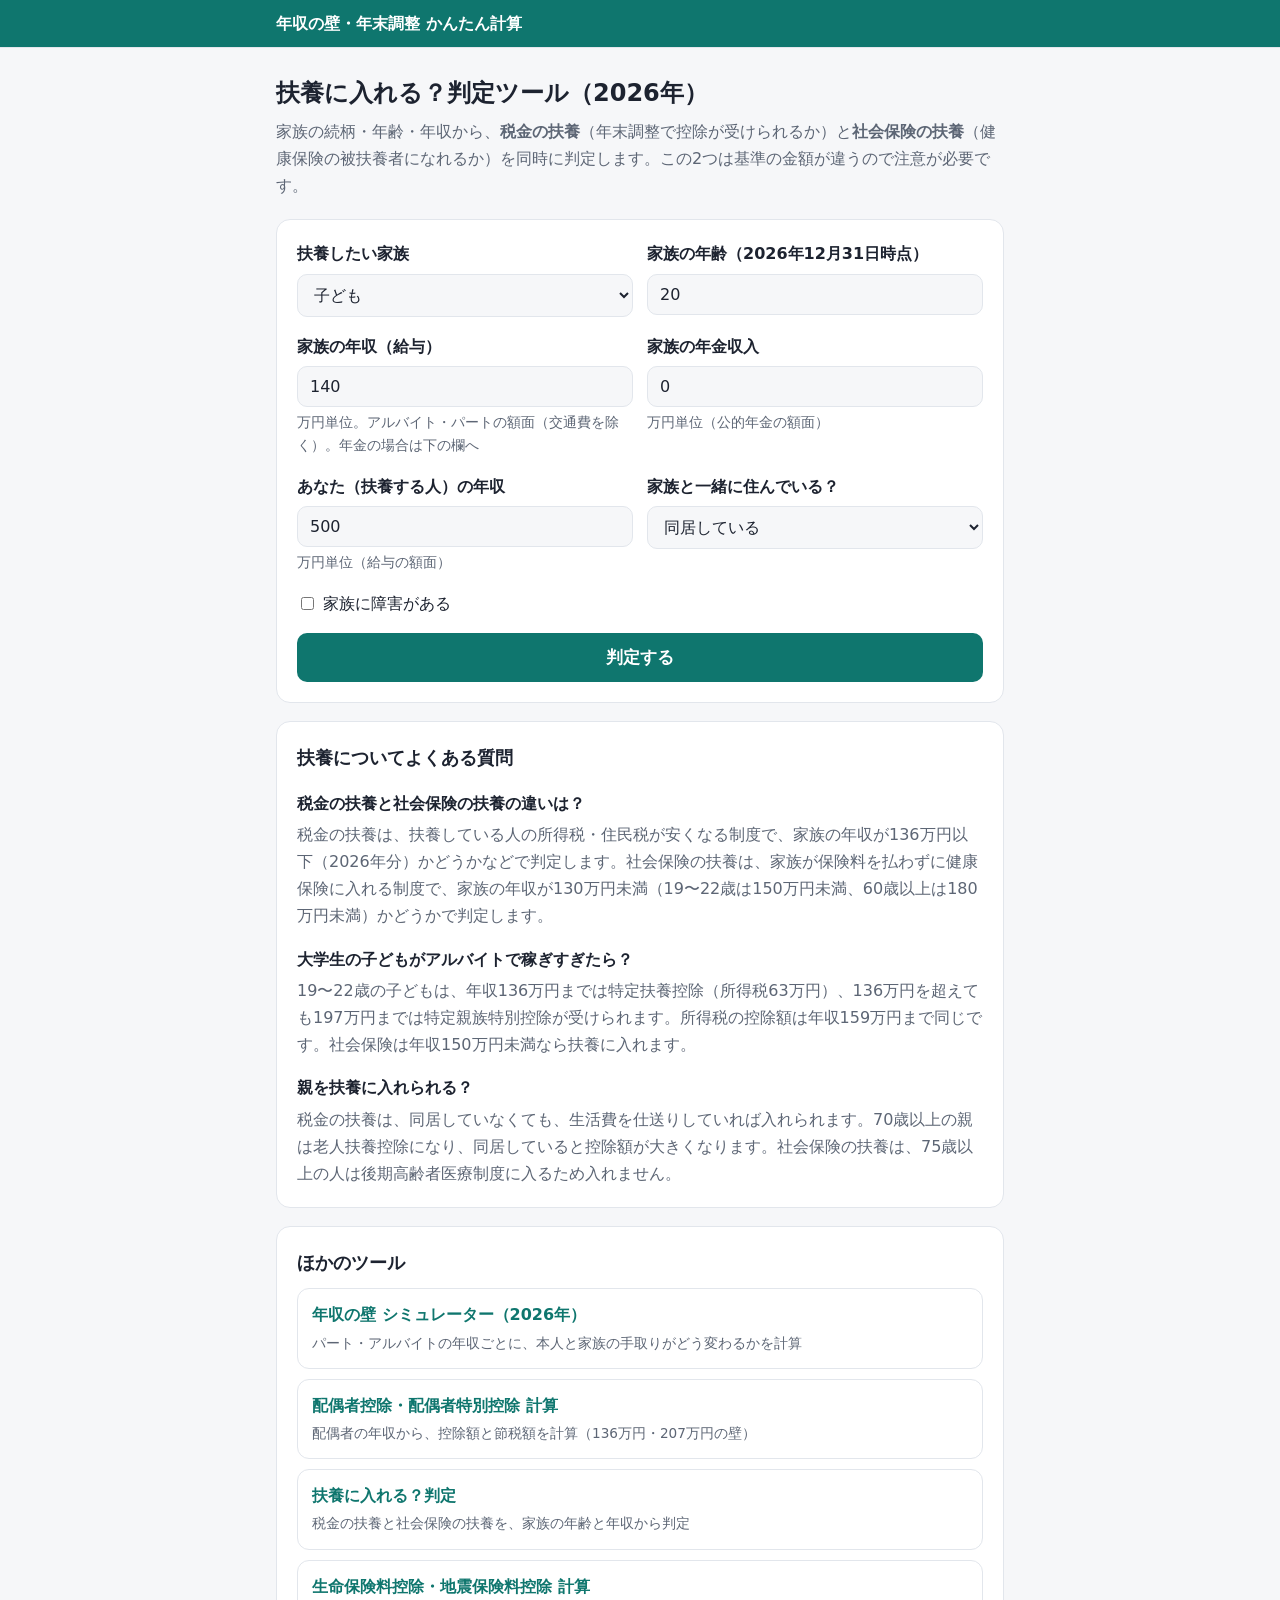
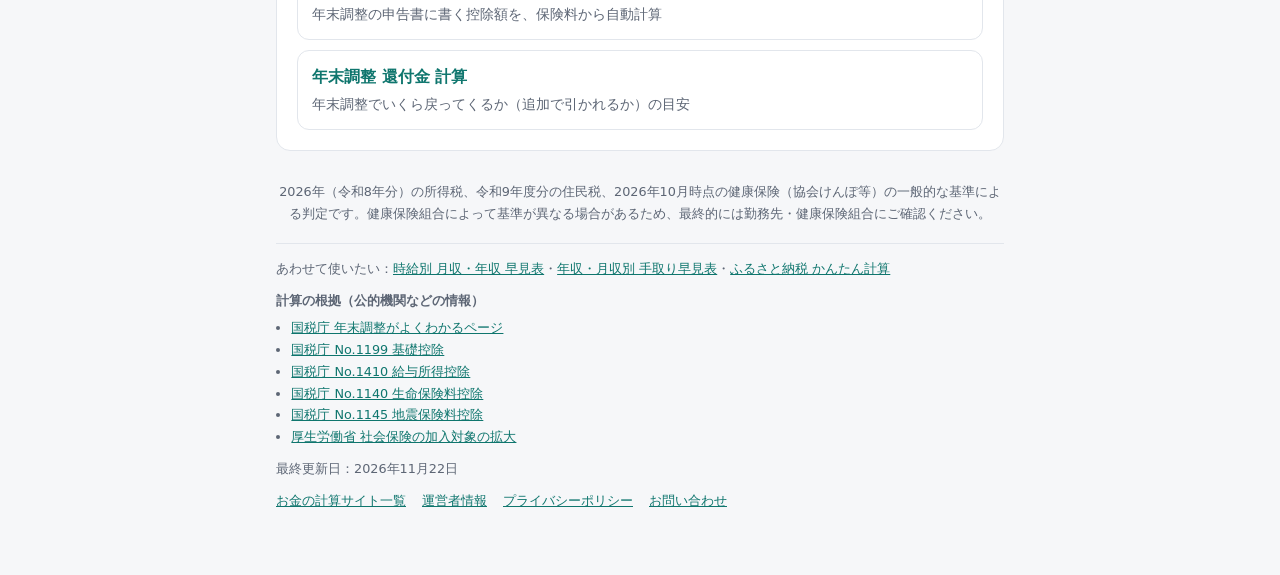
==== commit cc602867: "最終更新日を反映 Co-Authored-By: Claude Opus 5.5 <noreply@anthropic.com>" ====
--- a/fuyo/index.html
+++ b/fuyo/index.html
@@ -17,7 +17,7 @@
 <link rel="icon" href="/favicon.ico" sizes="48x48">
 <link rel="icon" href="/favicon.svg" type="image/svg+xml">
 <script async src="https://www.googletagmanager.com/gtag/js?id=G-CTGWFB173X"></script>
-<script>window.dataLayer=window.dataLayer||[];function gtag(){dataLayer.push(arguments);}gtag('js',new Date());gtag('config','G-CTGWFB173X');</script>
+<script>window.dataLayer=window.dataLayer||[];function gtag(){dataLayer.push(arguments);}gtag('js',new Date());gtag('config','G-CTGWFB173X');document.addEventListener('click',function(e){var b=e.target.closest&&e.target.closest('button#calc,button#judge,button#make');if(b)gtag('event','tool_use',{tool_path:location.pathname,button_id:b.id});},true);</script>
 <!--/sw-head-->
 <link rel="stylesheet" href="../assets/style.css">
 <style>
@@ -84,7 +84,7 @@
 
   <footer>2026年（令和8年分）の所得税、令和9年度分の住民税、2026年10月時点の健康保険（協会けんぽ等）の一般的な基準による判定です。健康保険組合によって基準が異なる場合があるため、最終的には勤務先・健康保険組合にご確認ください。</footer>
 <!--sw-foot-->
-<div style="font-size:.8rem;color:var(--muted);margin-top:18px;border-top:1px solid var(--line);padding-top:14px"><p style="margin:0 0 10px">あわせて使いたい：<a href="/jikyu-hayami/">時給別 月収・年収 早見表</a>・<a href="/nenshu/">年収・月収別 手取り早見表</a>・<a href="/furusato/">ふるさと納税 かんたん計算</a></p><p style="margin:0 0 6px;font-weight:600">計算の根拠（公的機関などの情報）</p><ul style="margin:0 0 10px;padding-left:1.2em"><li><a href="https://www.nta.go.jp/users/gensen/nencho/index.htm" target="_blank" rel="noopener">国税庁 年末調整がよくわかるページ</a></li><li><a href="https://www.nta.go.jp/taxes/shiraberu/taxanswer/shotoku/1199.htm" target="_blank" rel="noopener">国税庁 No.1199 基礎控除</a></li><li><a href="https://www.nta.go.jp/taxes/shiraberu/taxanswer/shotoku/1410.htm" target="_blank" rel="noopener">国税庁 No.1410 給与所得控除</a></li><li><a href="https://www.nta.go.jp/taxes/shiraberu/taxanswer/shotoku/1140.htm" target="_blank" rel="noopener">国税庁 No.1140 生命保険料控除</a></li><li><a href="https://www.nta.go.jp/taxes/shiraberu/taxanswer/shotoku/1145.htm" target="_blank" rel="noopener">国税庁 No.1145 地震保険料控除</a></li><li><a href="https://www.mhlw.go.jp/tekiyoukakudai/" target="_blank" rel="noopener">厚生労働省 社会保険の加入対象の拡大</a></li></ul><p style="margin:0 0 10px">最終更新日：2026年10月20日</p><nav style="display:flex;flex-wrap:wrap;gap:6px 16px"><a href="/sites/">お金の計算サイト一覧</a><a href="/about/">運営者情報</a><a href="/privacy/">プライバシーポリシー</a><a href="/contact/">お問い合わせ</a></nav></div>
+<div style="font-size:.8rem;color:var(--muted);margin-top:18px;border-top:1px solid var(--line);padding-top:14px"><p style="margin:0 0 10px">あわせて使いたい：<a href="/jikyu-hayami/">時給別 月収・年収 早見表</a>・<a href="/nenshu/">年収・月収別 手取り早見表</a>・<a href="/furusato/">ふるさと納税 かんたん計算</a></p><p style="margin:0 0 6px;font-weight:600">計算の根拠（公的機関などの情報）</p><ul style="margin:0 0 10px;padding-left:1.2em"><li><a href="https://www.nta.go.jp/users/gensen/nencho/index.htm" target="_blank" rel="noopener">国税庁 年末調整がよくわかるページ</a></li><li><a href="https://www.nta.go.jp/taxes/shiraberu/taxanswer/shotoku/1199.htm" target="_blank" rel="noopener">国税庁 No.1199 基礎控除</a></li><li><a href="https://www.nta.go.jp/taxes/shiraberu/taxanswer/shotoku/1410.htm" target="_blank" rel="noopener">国税庁 No.1410 給与所得控除</a></li><li><a href="https://www.nta.go.jp/taxes/shiraberu/taxanswer/shotoku/1140.htm" target="_blank" rel="noopener">国税庁 No.1140 生命保険料控除</a></li><li><a href="https://www.nta.go.jp/taxes/shiraberu/taxanswer/shotoku/1145.htm" target="_blank" rel="noopener">国税庁 No.1145 地震保険料控除</a></li><li><a href="https://www.mhlw.go.jp/tekiyoukakudai/" target="_blank" rel="noopener">厚生労働省 社会保険の加入対象の拡大</a></li></ul><p style="margin:0 0 10px">最終更新日：2026年11月22日</p><nav style="display:flex;flex-wrap:wrap;gap:6px 16px"><a href="/sites/">お金の計算サイト一覧</a><a href="/about/">運営者情報</a><a href="/privacy/">プライバシーポリシー</a><a href="/contact/">お問い合わせ</a></nav></div>
 <!--/sw-foot-->
 </div>
 
